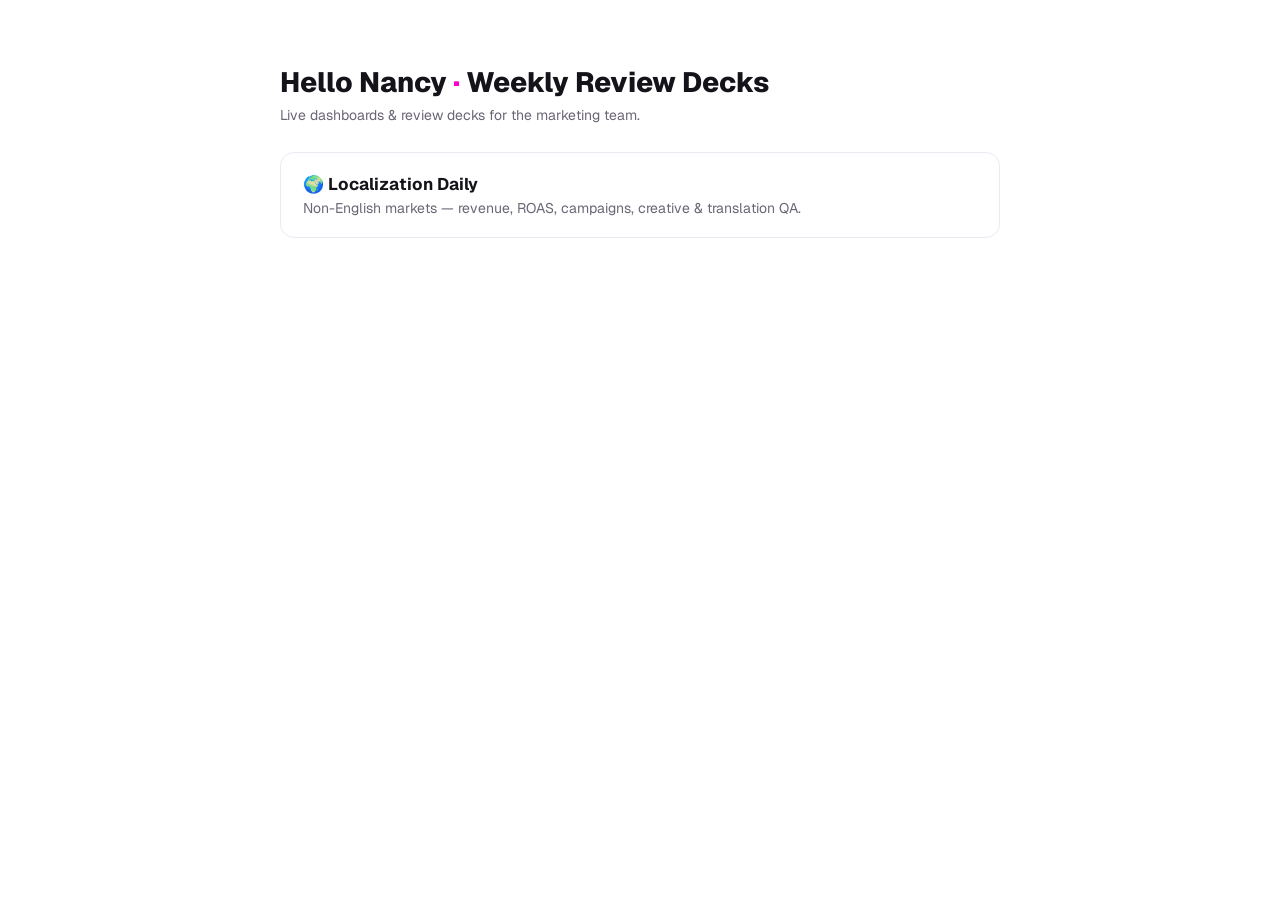
==== index.html @ 1f81cfa7 "Add Localization Daily dashboard (static snapshot) + repo scaffold Static export of the localization" ====
<!doctype html><html lang="en"><head><meta charset="utf-8"><meta name="viewport" content="width=device-width,initial-scale=1">
<title>Hello Nancy — Weekly Review Decks</title>
<link href="https://fonts.googleapis.com/css2?family=Geist:wght@400;600;700;800&display=swap" rel="stylesheet">
<style>body{font-family:Geist,system-ui,sans-serif;background:#fff;color:#15131A;margin:0;padding:64px 24px;max-width:720px;margin-inline:auto}
h1{font-weight:800;font-size:28px;margin:0 0 6px}.sub{color:#6b6676;font-size:14px;margin:0 0 28px}
a.card{display:block;border:1px solid #ECE9F2;border-radius:14px;padding:20px 22px;margin:14px 0;text-decoration:none;color:inherit;transition:.15s}
a.card:hover{border-color:#FF00CF;box-shadow:0 6px 24px rgba(255,0,207,.08)}.t{font-weight:700;font-size:17px}.d{color:#6b6676;font-size:14px;margin-top:4px}.pink{color:#FF00CF}</style>
</head><body>
<h1>Hello Nancy <span class="pink">·</span> Weekly Review Decks</h1>
<p class="sub">Live dashboards & review decks for the marketing team.</p>
<a class="card" href="localization/"><div class="t">🌍 Localization Daily</div><div class="d">Non-English markets — revenue, ROAS, campaigns, creative & translation QA.</div></a>
</body></html>
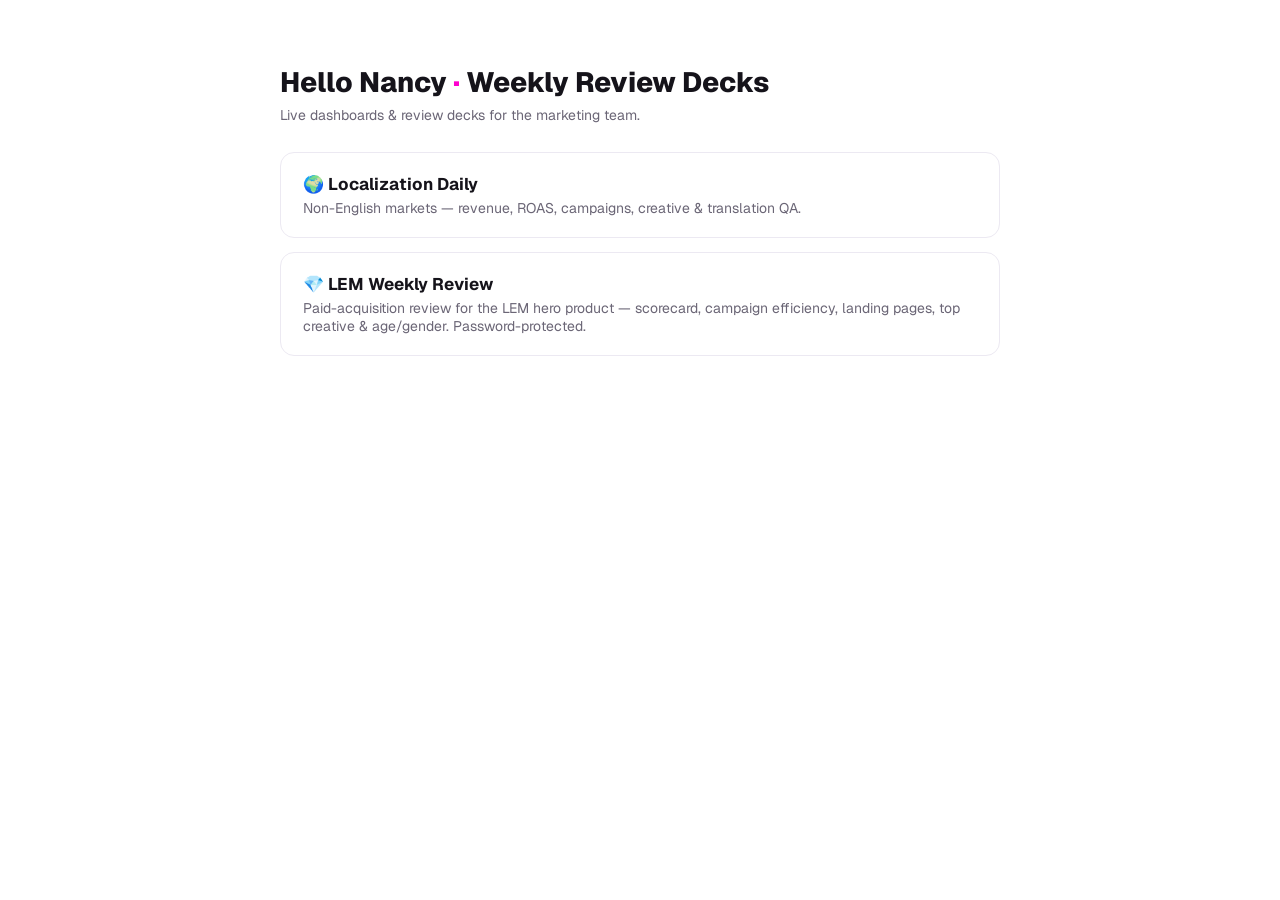
==== commit b0f675e4: "Add LEM Weekly Review deck (nancylem/) — encrypted, password-gated; update README + landing page" ====
--- a/index.html
+++ b/index.html
@@ -9,4 +9,5 @@
 <h1>Hello Nancy <span class="pink">·</span> Weekly Review Decks</h1>
 <p class="sub">Live dashboards & review decks for the marketing team.</p>
 <a class="card" href="localization/"><div class="t">🌍 Localization Daily</div><div class="d">Non-English markets — revenue, ROAS, campaigns, creative & translation QA.</div></a>
+<a class="card" href="nancylem/"><div class="t">💎 LEM Weekly Review</div><div class="d">Paid-acquisition review for the LEM hero product — scorecard, campaign efficiency, landing pages, top creative & age/gender. Password-protected.</div></a>
 </body></html>
